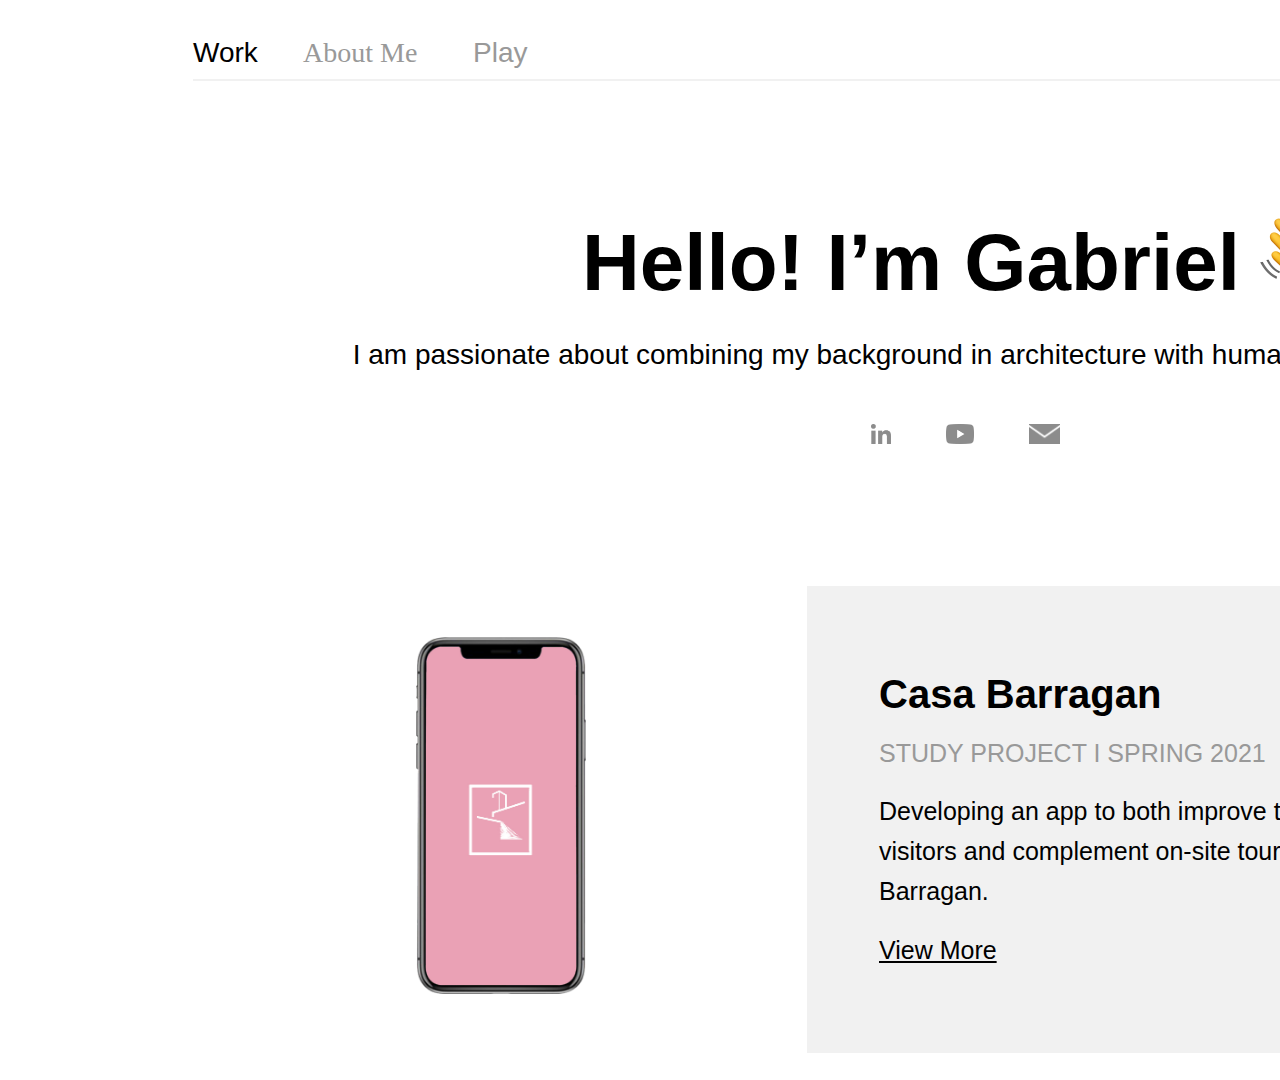
==== portfolio.html @ 2320c828 "commit before portfolio button" ====
<!DOCTYPE html>
<html>
<head>
<meta charset="utf-8"/>
<title>Portfolio Mockup</title>
<link rel="stylesheet" type="text/css" id="applicationStylesheet" href="portfolio.css"/>
</head>

<body>
<div id="Website">

	<!-- NAVIGATION -->

	<div id="Work">
		<span>Work</span>
	</div>

	<div id="About_Me">
		<span>About Me</span>
	</div>

	<div>
		<a id="Play" href="index.html">Play</a>
	</div>

	<svg class="Ruler" viewBox="0 0 1535 2">
		<path id="Ruler" d="M 0 0 L 1535 0">
		</path>
	</svg>

	<!-- HEADING -->
	<div id="Heading">
		<span>Hello! I’m Gabriel </span>
	</div>

	<div id="Introduction">
		<span>I am passionate about combining my background in architecture with human-computer interaction.</span>
	</div>

	<img id="wave" alt="waving hand emoji" src="assets/wave.png">
	<img id="linkedin" alt="linkedin icon" src="assets/linkedin.png">
	<img id="youtube" alt="youtube icon" src="assets/youtube.png">
	<img id="envelope" alt="mail icon" src="assets/envelope.png">
	
	<!-- SAMPLE -->	
	<svg class="bubble">
		<rect id="bubble" rx="0" ry="0" x="0" y="0" width="921" height="467">
		</rect>
	</svg>

	<div id="Title">
		<span>Casa Barragan</span>
	</div>

	<div id="Information">
		<span>STUDY PROJECT I SPRING 2021</span>
	</div>

	<div id="Description">
		<span>Developing an app to both improve the experience of online visitors and complement on-site tours at Casa-Estudio Luis Barragan.</span>
	</div>

	<div id="View_More">
		<span>View More</span>
	</div>

	<img id="casa_barragan" alt="iphone displaying Casa Barragan mobile's application" src="assets/barragan.png">
		
	<!-- FIN! -->	

</div>
</body>
</html>
---- portfolio.css ----
* {
	margin: 0;
	padding: 0;
	box-sizing: border-box;
	border: none;
}

#Website {
	position: absolute;
	width: 1920px;
	height: 1080px;
	background-color: rgba(255,255,255,1);
	overflow: scroll;
}

/* NAVIGATION */

#Work {
	left: 193px;
	top: 37px;
	position: absolute;
	overflow: visible;
	width: 71px;
	height: 28px;
	text-align: left;
	font-family: Helvetica;
	font-style: normal;
	font-weight: normal;
	font-size: 28px;
	color: rgba(0,0,0,1);
}

#About_Me {
	left: 303px;
	top: 37px;
	position: absolute;
	overflow: visible;
	width: 131px;
	height: 33px;
	text-align: left;
	font-family: Helvetica Neue;
	font-style: normal;
	font-weight: normal;
	font-size: 28px;
	color: rgba(153,153,153,1);
}

#About_Me:hover {
	color:black;
}

#Play {
	text-decoration: none;
	left: 473px;
	top: 37px;
	position: absolute;
	overflow: visible;
	width: 66px;
	height: 28px;
	text-align: left;
	font-family: Helvetica;
	font-style: normal;
	font-weight: normal;
	font-size: 28px;
	color: rgba(153,153,153,1);
	background-color: white;
}

#Play:hover {
	color:black;
}

#Ruler {
	fill: transparent;
	stroke: rgba(241,241,241,1);
	stroke-width: 2px;
	stroke-linejoin: miter;
	stroke-linecap: butt;
	stroke-miterlimit: 4;
	shape-rendering: auto;
}

.Ruler {
	overflow: visible;
	position: absolute;
	width: 1535px;
	height: 2px;
	left: 192.5px;
	top: 79.5px;
	transform: matrix(1,0,0,1,0,0);
}

/* HEADING */

#Heading {
	left: 582px;
	top: 217px;
	position: absolute;
	overflow: visible;
	width: 668px;
	height: 80px;
	text-align: left;
	font-family: Helvetica;
	font-style: normal;
	font-weight: bold;
	font-size: 80px;
	color: rgba(0,0,0,1);
}

#Introduction {
	left: 193px;
	top: 339px;
	position: absolute;
	overflow: visible;
	width: 1535px;
	height: 28px;
	text-align: center;
	font-family: Helvetica;
	font-style: normal;
	font-weight: normal;
	font-size: 28px;
	color: rgba(0,0,0,1);
}

#wave {
	position: absolute;
	width: 80px;
	height: 80px;
	left: 1260px;
	top: 210px;
	overflow: visible;
}

#linkedin {
	position: absolute;
	width: 20px;
	height: 20px;
	left: 870.72px;
	top: 424px;
	overflow: visible;
}

#youtube {
	position: absolute;
	width: 28.562px;
	height: 20px;
	left: 945.719px;
	top: 424px;
	overflow: visible;
}

#envelope {
	position: absolute;
	width: 30.769px;
	height: 20px;
	left: 1029px;
	top: 424px;
	overflow: visible;
}

/* SAMPLE */

.bubble {
	position: absolute;
	overflow: visible;
	width: 921px;
	height: 467px;
	left: 807px;
	top: 586px;
}

#Title {
	left: 879px;
	top: 672px;
	position: absolute;
	overflow: visible;
	width: 711px;
	height: 40px;
	text-align: left;
	font-family: Helvetica;
	font-style: normal;
	font-weight: bold;
	font-size: 40px;
	color: rgba(0,0,0,1);
}

#Information {
	left: 879px;
	top: 739px;
	position: absolute;
	overflow: visible;
	width: 711px;
	height: 25px;
	text-align: left;
	font-family: Helvetica;
	font-style: normal;
	font-weight: normal;
	font-size: 25px;
	color: rgba(153,153,153,1);
}

#Description {
	left: 879px;
	top: 798px;
	position: absolute;
	overflow: visible;
	width: 711px;
	height: 105px;
	line-height: 40px;
	margin-top: -7.5px;
	text-align: left;
	font-family: Helvetica;
	font-style: normal;
	font-weight: normal;
	font-size: 25px;
	color: rgba(0,0,0,1);
}

#View_More {
	left: 879px;
	top: 937px;
	position: absolute;
	overflow: visible;
	width: 711px;
	height: 25px;
	line-height: 40px;
	margin-top: -7.5px;
	text-align: left;
	font-family: Helvetica;
	font-style: normal;
	font-weight: normal;
	font-size: 25px;
	color: rgba(0,0,0,1);
	text-decoration: underline;
}

#bubble {
	fill: rgba(241,241,241,1);
}

#casa_barragan {
	position: absolute;
	width: 170px;
	height: 357px;
	left: 416px;
	top: 637px;
	overflow: visible;
}
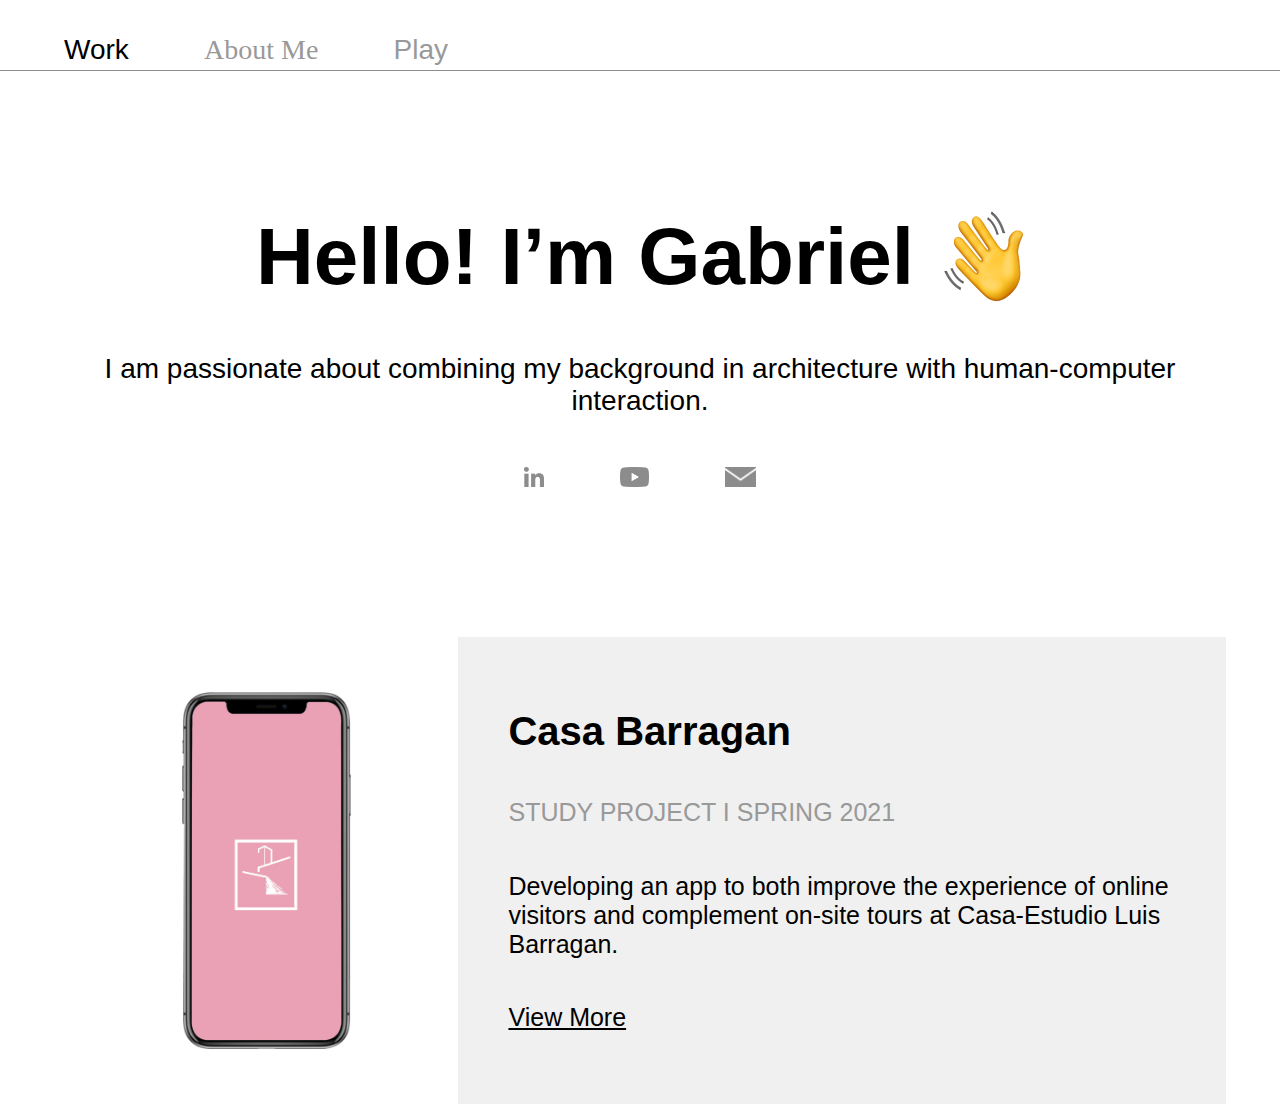
==== commit 9a80e529: "responsive home page" ====
--- a/portfolio.html
+++ b/portfolio.html
@@ -10,7 +10,8 @@
 <div id="Website">
 
 	<!-- NAVIGATION -->
-
+	<nav>
+	<div class="nav-items">
 	<div id="Work">
 		<span>Work</span>
 	</div>
@@ -22,50 +23,72 @@
 	<div>
 		<a id="Play" href="index.html">Play</a>
 	</div>
+	</div>
+	<hr />
 
-	<svg class="Ruler" viewBox="0 0 1535 2">
+	<!-- <svg class="Ruler" viewBox="0 0 1535 2">
 		<path id="Ruler" d="M 0 0 L 1535 0">
 		</path>
-	</svg>
-
+	</svg> -->
+</nav>
 	<!-- HEADING -->
+<div class="hello_section">
 	<div id="Heading">
 		<span>Hello! I’m Gabriel </span>
+		<img id="wave" alt="waving hand emoji" src="assets/wave.png">
 	</div>
 
 	<div id="Introduction">
 		<span>I am passionate about combining my background in architecture with human-computer interaction.</span>
 	</div>
-
-	<img id="wave" alt="waving hand emoji" src="assets/wave.png">
-	<img id="linkedin" alt="linkedin icon" src="assets/linkedin.png">
-	<img id="youtube" alt="youtube icon" src="assets/youtube.png">
-	<img id="envelope" alt="mail icon" src="assets/envelope.png">
-	
+	<div class="contactImgs">
+		<img id="linkedin" alt="linkedin icon" src="assets/linkedin.png">
+		<img id="youtube" alt="youtube icon" src="assets/youtube.png">
+		<img id="envelope" alt="mail icon" src="assets/envelope.png">
+	</div>
+</div>
+<div class="project">
+	<img id="casa_barragan" alt="iphone displaying Casa Barragan mobile's application" src="assets/barragan.png">
+	<div class="card">
+		<h1 id="Title">Casa Barragan</h1>
+		<h2 id="Information">STUDY PROJECT I SPRING 2021</h2>
+		<p id="Description">Developing an app to both improve the experience of online visitors and complement on-site tours at Casa-Estudio Luis Barragan.</p>
+		<p id="View_More">View More</p>
+	</div>
+</div>
 	<!-- SAMPLE -->	
-	<svg class="bubble">
+	<!-- <svg class="bubble">
 		<rect id="bubble" rx="0" ry="0" x="0" y="0" width="921" height="467">
 		</rect>
-	</svg>
+	</svg> -->
 
-	<div id="Title">
-		<span>Casa Barragan</span>
-	</div>
+	<!-- <div class="content_section">
+		<img alt="iphone displaying Casa Barragan mobile's application" src="assets/barragan.png"/>
+		<div>
+			<h1>Casa Barragan</h1>
+			<h2>STUDY PROJECT I SPRING 2021</h2>
+			<p>Developing an app to both improve the experience of online visitors and complement on-site tours at Casa-Estudio Luis Barragan.</p>
+			<p>View More</p>
+		</div>
+		<img id="casa_barragan" alt="iphone displaying Casa Barragan mobile's application" src="assets/barragan.png">
+		<div class="card">
+			<div id="Title">
+				<span>Casa Barragan</span>
+			</div>
 
-	<div id="Information">
-		<span>STUDY PROJECT I SPRING 2021</span>
-	</div>
+			<div id="Information">
+				<span>STUDY PROJECT I SPRING 2021</span>
+			</div>
 
-	<div id="Description">
-		<span>Developing an app to both improve the experience of online visitors and complement on-site tours at Casa-Estudio Luis Barragan.</span>
-	</div>
+			<div id="Description">
+				<span>Developing an app to both improve the experience of online visitors and complement on-site tours at Casa-Estudio Luis Barragan.</span>
+			</div>
 
-	<div id="View_More">
-		<span>View More</span>
-	</div>
-
-	<img id="casa_barragan" alt="iphone displaying Casa Barragan mobile's application" src="assets/barragan.png">
-		
+			<div id="View_More">
+				<span>View More</span>
+			</div>
+		</div>
+	</div> -->
 	<!-- FIN! -->	
 
 </div>
--- a/portfolio.css
+++ b/portfolio.css
@@ -5,23 +5,44 @@
 	border: none;
 }
 
+body {
+	display: flex;
+	justify-content: center;
+	margin: 0;
+}
+
+hr {
+	border-top: 1px solid rgb(140, 140, 140);
+}
+
+.nav-items {
+	display: flex;
+    justify-content: space-between;
+    width: 30%;
+    padding-top: 30px;
+    height: 70px;
+    align-content: center;
+	align-items: center;
+	margin-left: 5%;
+}
+
 #Website {
-	position: absolute;
+	/* position: absolute;
 	width: 1920px;
-	height: 1080px;
-	background-color: rgba(255,255,255,1);
-	overflow: scroll;
+	height: 1080px; */
+	/* background-color: rgba(255,255,255,1);
+	overflow: scroll; */
 }
 
 /* NAVIGATION */
 
 #Work {
-	left: 193px;
+	/* left: 193px;
 	top: 37px;
 	position: absolute;
 	overflow: visible;
 	width: 71px;
-	height: 28px;
+	height: 28px; */
 	text-align: left;
 	font-family: Helvetica;
 	font-style: normal;
@@ -31,12 +52,12 @@
 }
 
 #About_Me {
-	left: 303px;
+	/* left: 303px;
 	top: 37px;
 	position: absolute;
 	overflow: visible;
 	width: 131px;
-	height: 33px;
+	height: 33px; */
 	text-align: left;
 	font-family: Helvetica Neue;
 	font-style: normal;
@@ -50,37 +71,28 @@
 }
 
 #Play {
-	text-decoration: none;
+	/* text-decoration: none;
 	left: 473px;
 	top: 37px;
 	position: absolute;
 	overflow: visible;
 	width: 66px;
-	height: 28px;
+	height: 28px; */
+	text-decoration: none;
 	text-align: left;
 	font-family: Helvetica;
 	font-style: normal;
 	font-weight: normal;
 	font-size: 28px;
 	color: rgba(153,153,153,1);
-	background-color: white;
 }
 
 #Play:hover {
 	color:black;
 }
 
-#Ruler {
-	fill: transparent;
-	stroke: rgba(241,241,241,1);
-	stroke-width: 2px;
-	stroke-linejoin: miter;
-	stroke-linecap: butt;
-	stroke-miterlimit: 4;
-	shape-rendering: auto;
-}
-
-.Ruler {
+
+/* .Ruler {
 	overflow: visible;
 	position: absolute;
 	width: 1535px;
@@ -88,94 +100,129 @@
 	left: 192.5px;
 	top: 79.5px;
 	transform: matrix(1,0,0,1,0,0);
-}
+} */
 
 /* HEADING */
 
+
+.hello_section {
+	display: flex;
+    flex-direction: column;
+    align-items: center;
+}
+
 #Heading {
-	left: 582px;
-	top: 217px;
-	position: absolute;
-	overflow: visible;
-	width: 668px;
-	height: 80px;
-	text-align: left;
-	font-family: Helvetica;
-	font-style: normal;
-	font-weight: bold;
-	font-size: 80px;
-	color: rgba(0,0,0,1);
+    display: flex;
+    margin-top: 140px;
+    text-align: left;
+    font-family: Helvetica;
+    font-style: normal;
+    font-weight: bold;
+    font-size: 80px;
+    color: rgba(0,0,0,1);
+    justify-content: center;
+}
+
+#Heading span {
+	margin-right: 30px;
 }
 
 #Introduction {
-	left: 193px;
+	/* left: 193px;
 	top: 339px;
 	position: absolute;
 	overflow: visible;
 	width: 1535px;
-	height: 28px;
+	height: 28px; */
 	text-align: center;
 	font-family: Helvetica;
 	font-style: normal;
 	font-weight: normal;
 	font-size: 28px;
 	color: rgba(0,0,0,1);
+	margin-top: 50px;
+	width: 90%;
 }
 
 #wave {
-	position: absolute;
+	/* position: absolute; */
 	width: 80px;
-	height: 80px;
+	/* height: 80px;
 	left: 1260px;
-	top: 210px;
-	overflow: visible;
+	top: 210px; */
+	/* overflow: visible; */
+}
+
+.contactImgs {
+	display: flex;
+    justify-content: space-evenly;
+	width: 30%;
+	margin-top: 50px;
 }
 
 #linkedin {
-	position: absolute;
+	/* position: absolute; */
 	width: 20px;
-	height: 20px;
+	/* height: 20px;
 	left: 870.72px;
 	top: 424px;
-	overflow: visible;
+	overflow: visible; */
 }
 
 #youtube {
-	position: absolute;
+	/* position: absolute; */
 	width: 28.562px;
-	height: 20px;
+	/* height: 20px;
 	left: 945.719px;
 	top: 424px;
-	overflow: visible;
+	overflow: visible; */
 }
 
 #envelope {
-	position: absolute;
+	/* position: absolute; */
 	width: 30.769px;
-	height: 20px;
+	/* height: 20px;
 	left: 1029px;
 	top: 424px;
-	overflow: visible;
+	overflow: visible; */
 }
 
 /* SAMPLE */
 
-.bubble {
+.content_section {
+	display: flex;
+	width: 100%;
+	justify-content: center;
+	margin: 0;
+	margin-top: 150px;
+}
+
+.card {
+	background-color: rgb(240, 240, 240);
+    padding: 50px;
+    height: 467px;
+	width: 60%;
+	display: flex;
+    flex-direction: column;
+    justify-content: space-around;
+}
+
+/* .bubble {
 	position: absolute;
 	overflow: visible;
 	width: 921px;
 	height: 467px;
 	left: 807px;
 	top: 586px;
-}
+} */
 
 #Title {
-	left: 879px;
+	/* left: 879px;
 	top: 672px;
 	position: absolute;
 	overflow: visible;
 	width: 711px;
-	height: 40px;
+	height: 40px; */
 	text-align: left;
 	font-family: Helvetica;
 	font-style: normal;
@@ -185,12 +232,12 @@
 }
 
 #Information {
-	left: 879px;
+	/* left: 879px;
 	top: 739px;
 	position: absolute;
 	overflow: visible;
 	width: 711px;
-	height: 25px;
+	height: 25px; */
 	text-align: left;
 	font-family: Helvetica;
 	font-style: normal;
@@ -200,14 +247,14 @@
 }
 
 #Description {
-	left: 879px;
+	/* left: 879px;
 	top: 798px;
 	position: absolute;
 	overflow: visible;
 	width: 711px;
 	height: 105px;
 	line-height: 40px;
-	margin-top: -7.5px;
+	margin-top: -7.5px; */
 	text-align: left;
 	font-family: Helvetica;
 	font-style: normal;
@@ -217,14 +264,14 @@
 }
 
 #View_More {
-	left: 879px;
+	/* left: 879px;
 	top: 937px;
 	position: absolute;
 	overflow: visible;
 	width: 711px;
 	height: 25px;
 	line-height: 40px;
-	margin-top: -7.5px;
+	margin-top: -7.5px; */
 	text-align: left;
 	font-family: Helvetica;
 	font-style: normal;
@@ -234,16 +281,26 @@
 	text-decoration: underline;
 }
 
-#bubble {
+/* #bubble {
 	fill: rgba(241,241,241,1);
-}
+} */
 
 #casa_barragan {
-	position: absolute;
+	margin-left: 10%;
+	height: 357px;
+	/* position: absolute;
 	width: 170px;
 	height: 357px;
 	left: 416px;
-	top: 637px;
-	overflow: visible;
-}
-
+	top: 637px; */
+	/* overflow: visible; */
+}
+
+
+
+.project {
+	display: flex;
+	justify-content: space-around;
+	align-items: center;
+	margin-top: 150px;
+}
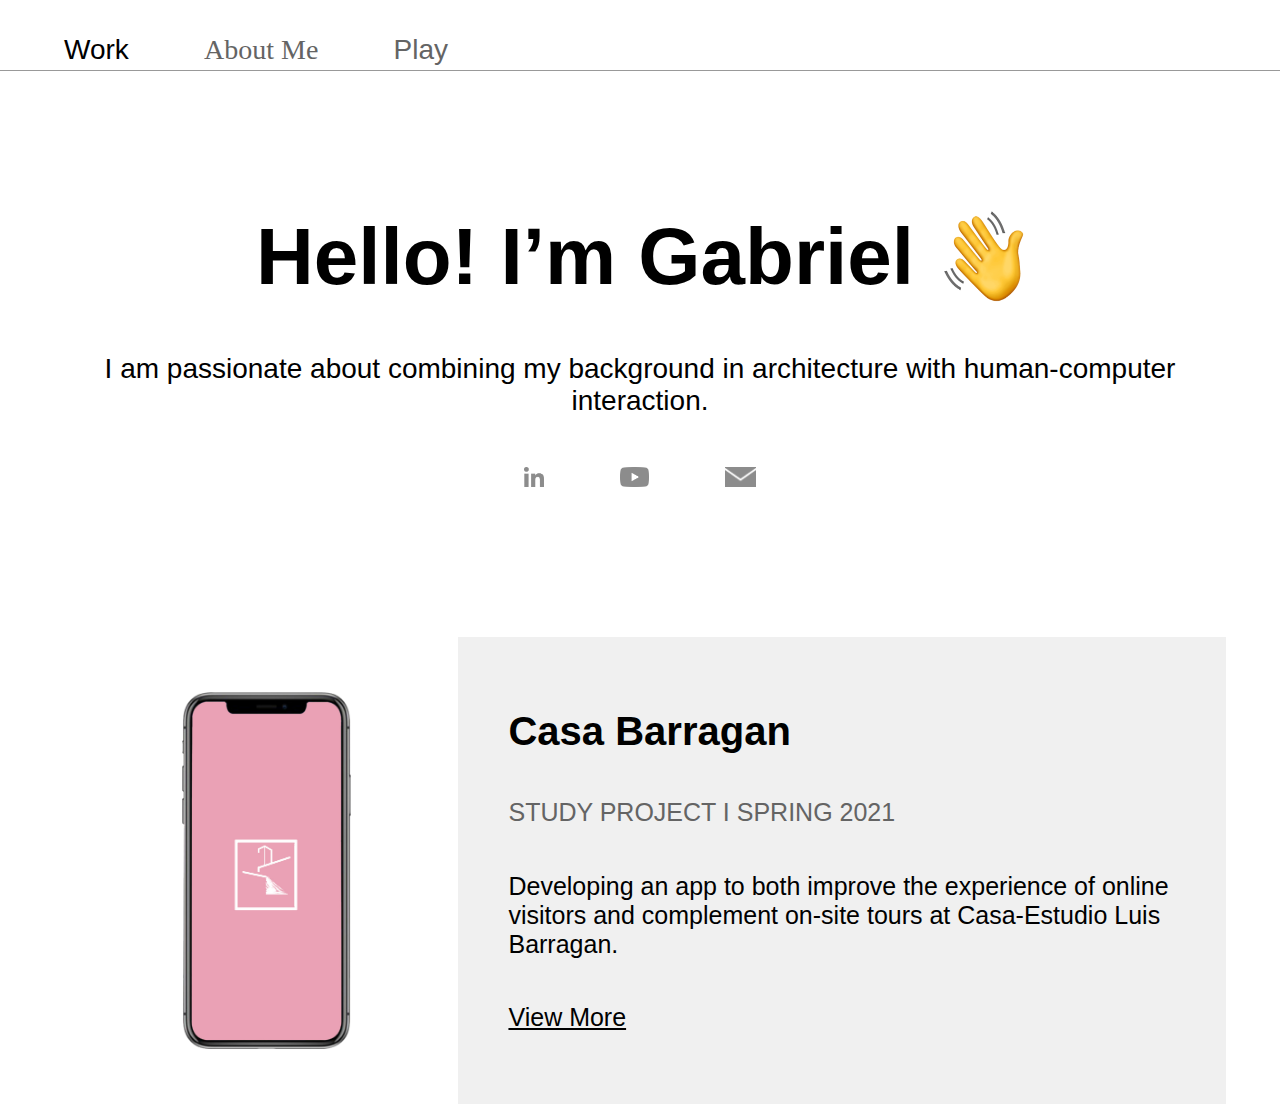
==== commit 35f69c3a: "wave analysis round 01" ====
--- a/portfolio.html
+++ b/portfolio.html
@@ -1,5 +1,5 @@
 <!DOCTYPE html>
-<html>
+<html lang="en">
 <head>
 <meta charset="utf-8"/>
 <title>Portfolio Mockup</title>
@@ -11,86 +11,49 @@
 
 	<!-- NAVIGATION -->
 	<nav>
-	<div class="nav-items">
-	<div id="Work">
-		<span>Work</span>
+		<div class="nav-items">
+			<div id="Work">
+				<span>Work</span>
+			</div>
+
+			<div id="About_Me">
+				<span>About Me</span>
+			</div>
+
+			<div>
+				<a id="Play" href="index.html">Play</a>
+			</div>
+		</div>
+		<hr />
+	</nav>
+	
+	<!-- HEADING -->
+	<div class="hello_section">
+		<div id="Heading">
+			<span>Hello! I’m Gabriel </span>
+			<img id="wave" alt="waving hand emoji" src="assets/wave.png">
+		</div>
+
+		<div id="Introduction">
+			<span>I am passionate about combining my background in architecture with human-computer interaction.</span>
+		</div>
+		
+		<div class="contactImgs">
+			<img id="linkedin" alt="linkedin icon" src="assets/linkedin.png">
+			<img id="youtube" alt="youtube icon" src="assets/youtube.png">
+			<img id="envelope" alt="mail icon" src="assets/envelope.png">
+		</div>
 	</div>
 
-	<div id="About_Me">
-		<span>About Me</span>
-	</div>
-
-	<div>
-		<a id="Play" href="index.html">Play</a>
-	</div>
-	</div>
-	<hr />
-
-	<!-- <svg class="Ruler" viewBox="0 0 1535 2">
-		<path id="Ruler" d="M 0 0 L 1535 0">
-		</path>
-	</svg> -->
-</nav>
-	<!-- HEADING -->
-<div class="hello_section">
-	<div id="Heading">
-		<span>Hello! I’m Gabriel </span>
-		<img id="wave" alt="waving hand emoji" src="assets/wave.png">
-	</div>
-
-	<div id="Introduction">
-		<span>I am passionate about combining my background in architecture with human-computer interaction.</span>
-	</div>
-	<div class="contactImgs">
-		<img id="linkedin" alt="linkedin icon" src="assets/linkedin.png">
-		<img id="youtube" alt="youtube icon" src="assets/youtube.png">
-		<img id="envelope" alt="mail icon" src="assets/envelope.png">
-	</div>
-</div>
-<div class="project">
-	<img id="casa_barragan" alt="iphone displaying Casa Barragan mobile's application" src="assets/barragan.png">
-	<div class="card">
-		<h1 id="Title">Casa Barragan</h1>
-		<h2 id="Information">STUDY PROJECT I SPRING 2021</h2>
-		<p id="Description">Developing an app to both improve the experience of online visitors and complement on-site tours at Casa-Estudio Luis Barragan.</p>
-		<p id="View_More">View More</p>
-	</div>
-</div>
-	<!-- SAMPLE -->	
-	<!-- <svg class="bubble">
-		<rect id="bubble" rx="0" ry="0" x="0" y="0" width="921" height="467">
-		</rect>
-	</svg> -->
-
-	<!-- <div class="content_section">
-		<img alt="iphone displaying Casa Barragan mobile's application" src="assets/barragan.png"/>
-		<div>
-			<h1>Casa Barragan</h1>
-			<h2>STUDY PROJECT I SPRING 2021</h2>
-			<p>Developing an app to both improve the experience of online visitors and complement on-site tours at Casa-Estudio Luis Barragan.</p>
-			<p>View More</p>
-		</div>
+	<div class="project">
 		<img id="casa_barragan" alt="iphone displaying Casa Barragan mobile's application" src="assets/barragan.png">
 		<div class="card">
-			<div id="Title">
-				<span>Casa Barragan</span>
-			</div>
-
-			<div id="Information">
-				<span>STUDY PROJECT I SPRING 2021</span>
-			</div>
-
-			<div id="Description">
-				<span>Developing an app to both improve the experience of online visitors and complement on-site tours at Casa-Estudio Luis Barragan.</span>
-			</div>
-
-			<div id="View_More">
-				<span>View More</span>
-			</div>
+			<h1 id="Title">Casa Barragan</h1>
+			<h2 id="Information">STUDY PROJECT I SPRING 2021</h2>
+			<p id="Description">Developing an app to both improve the experience of online visitors and complement on-site tours at Casa-Estudio Luis Barragan.</p>
+			<a id="View_More" href="http://www.casaluisbarragan.org/index.html">View More</a>
 		</div>
-	</div> -->
-	<!-- FIN! -->	
-
+	</div>
 </div>
 </body>
 </html>--- a/portfolio.css
+++ b/portfolio.css
@@ -11,8 +11,10 @@
 	margin: 0;
 }
 
+/* NAVIGATION */
+
 hr {
-	border-top: 1px solid rgb(140, 140, 140);
+	border-top: 1px solid rgb(153, 153, 153, 1);
 }
 
 .nav-items {
@@ -26,23 +28,7 @@
 	margin-left: 5%;
 }
 
-#Website {
-	/* position: absolute;
-	width: 1920px;
-	height: 1080px; */
-	/* background-color: rgba(255,255,255,1);
-	overflow: scroll; */
-}
-
-/* NAVIGATION */
-
 #Work {
-	/* left: 193px;
-	top: 37px;
-	position: absolute;
-	overflow: visible;
-	width: 71px;
-	height: 28px; */
 	text-align: left;
 	font-family: Helvetica;
 	font-style: normal;
@@ -52,18 +38,13 @@
 }
 
 #About_Me {
-	/* left: 303px;
-	top: 37px;
-	position: absolute;
-	overflow: visible;
-	width: 131px;
-	height: 33px; */
+	text-decoration: none;
 	text-align: left;
 	font-family: Helvetica Neue;
 	font-style: normal;
 	font-weight: normal;
 	font-size: 28px;
-	color: rgba(153,153,153,1);
+	color: rgba(100,100,100,1);
 }
 
 #About_Me:hover {
@@ -71,36 +52,18 @@
 }
 
 #Play {
-	/* text-decoration: none;
-	left: 473px;
-	top: 37px;
-	position: absolute;
-	overflow: visible;
-	width: 66px;
-	height: 28px; */
 	text-decoration: none;
 	text-align: left;
 	font-family: Helvetica;
 	font-style: normal;
 	font-weight: normal;
 	font-size: 28px;
-	color: rgba(153,153,153,1);
+	color: rgba(100,100,100,1);
 }
 
 #Play:hover {
 	color:black;
 }
-
-
-/* .Ruler {
-	overflow: visible;
-	position: absolute;
-	width: 1535px;
-	height: 2px;
-	left: 192.5px;
-	top: 79.5px;
-	transform: matrix(1,0,0,1,0,0);
-} */
 
 /* HEADING */
 
@@ -128,12 +91,6 @@
 }
 
 #Introduction {
-	/* left: 193px;
-	top: 339px;
-	position: absolute;
-	overflow: visible;
-	width: 1535px;
-	height: 28px; */
 	text-align: center;
 	font-family: Helvetica;
 	font-style: normal;
@@ -145,12 +102,7 @@
 }
 
 #wave {
-	/* position: absolute; */
 	width: 80px;
-	/* height: 80px;
-	left: 1260px;
-	top: 210px; */
-	/* overflow: visible; */
 }
 
 .contactImgs {
@@ -161,30 +113,16 @@
 }
 
 #linkedin {
-	/* position: absolute; */
 	width: 20px;
-	/* height: 20px;
-	left: 870.72px;
-	top: 424px;
-	overflow: visible; */
 }
 
 #youtube {
-	/* position: absolute; */
 	width: 28.562px;
-	/* height: 20px;
-	left: 945.719px;
-	top: 424px;
-	overflow: visible; */
 }
 
 #envelope {
-	/* position: absolute; */
 	width: 30.769px;
-	/* height: 20px;
-	left: 1029px;
-	top: 424px;
-	overflow: visible; */
+	
 }
 
 /* SAMPLE */
@@ -207,22 +145,7 @@
     justify-content: space-around;
 }
 
-/* .bubble {
-	position: absolute;
-	overflow: visible;
-	width: 921px;
-	height: 467px;
-	left: 807px;
-	top: 586px;
-} */
-
 #Title {
-	/* left: 879px;
-	top: 672px;
-	position: absolute;
-	overflow: visible;
-	width: 711px;
-	height: 40px; */
 	text-align: left;
 	font-family: Helvetica;
 	font-style: normal;
@@ -232,29 +155,15 @@
 }
 
 #Information {
-	/* left: 879px;
-	top: 739px;
-	position: absolute;
-	overflow: visible;
-	width: 711px;
-	height: 25px; */
 	text-align: left;
 	font-family: Helvetica;
 	font-style: normal;
 	font-weight: normal;
 	font-size: 25px;
-	color: rgba(153,153,153,1);
+	color: rgba(100,100,100,1);
 }
 
 #Description {
-	/* left: 879px;
-	top: 798px;
-	position: absolute;
-	overflow: visible;
-	width: 711px;
-	height: 105px;
-	line-height: 40px;
-	margin-top: -7.5px; */
 	text-align: left;
 	font-family: Helvetica;
 	font-style: normal;
@@ -264,14 +173,6 @@
 }
 
 #View_More {
-	/* left: 879px;
-	top: 937px;
-	position: absolute;
-	overflow: visible;
-	width: 711px;
-	height: 25px;
-	line-height: 40px;
-	margin-top: -7.5px; */
 	text-align: left;
 	font-family: Helvetica;
 	font-style: normal;
@@ -281,22 +182,10 @@
 	text-decoration: underline;
 }
 
-/* #bubble {
-	fill: rgba(241,241,241,1);
-} */
-
 #casa_barragan {
 	margin-left: 10%;
 	height: 357px;
-	/* position: absolute;
-	width: 170px;
-	height: 357px;
-	left: 416px;
-	top: 637px; */
-	/* overflow: visible; */
 }
-
-
 
 .project {
 	display: flex;
